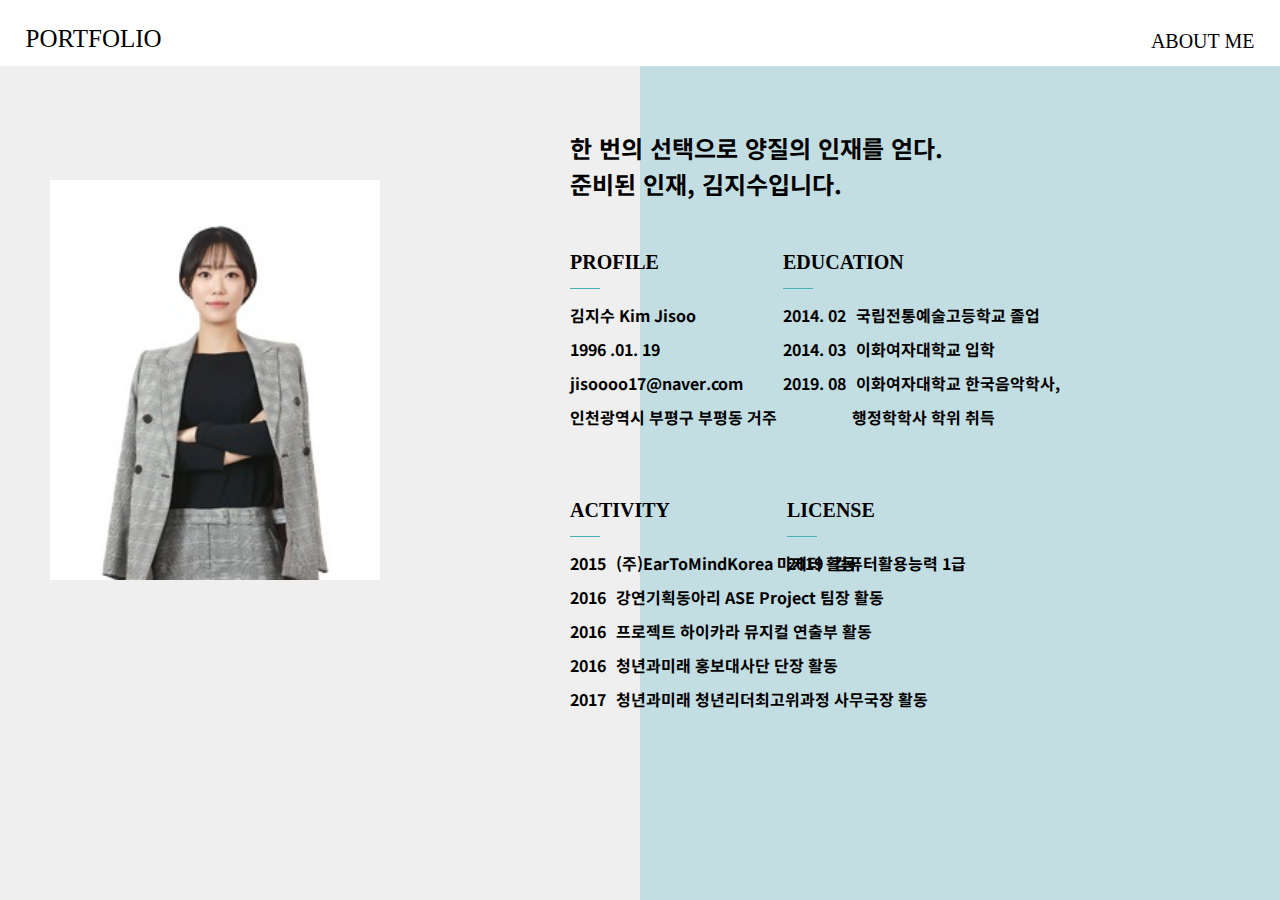
==== profile.html @ 2a0beb7e "der" ====
<!DOCTYPE html>
<html lang="ko">
<head>
    <meta charset="UTF-8">
    <meta name="viewport" content="width=device-width, initial-scale=1.0">
    <meta http-equiv="X-UA-Compatible" content="ie=edge">
    <title>About Me</title>
    <link rel="stylesheet" href="css/style.css">
    <script src="js/jquery-2.1.1.min.js"></script>
    <script src="js/jquery.easing.1.3.js"></script>
    <script src="js/custom.js"></script>
</head>
<body>

    <header id="header">
        <div class="inner">
            <h1><a href="index.html">PORTFOLIO</a></h1>
            <h2>ABOUT ME</h2>
        </div>
    </header>

    <section id="profile">
        <div class="inner">

            <div class="pic"></div>

            <div class="box1">
                <h1>한 번의 선택으로 양질의 인재를 얻다.
                    <br>준비된 인재, 김지수입니다.
                </h1>

                <div class="wrap">
                    <h2>PROFILE</h2>
                    <p>김지수 Kim Jisoo</p>
                    <p>1996 .01. 19</p>
                    <p>jisoooo17@naver.com</p>
                    <p>인천광역시 부평구 부평동 거주</p>
                </div>

            </div>

            <div class="box2">
                <h2>EDUCATION</h2>
                <p><span>2014. 02</span>국립전통예술고등학교 졸업</p>
                <p><span>2014. 03</span>이화여자대학교 입학</p>
                <p><span>2019. 08</span>이화여자대학교 한국음악학사,</p>
                <p>행정학학사 학위 취득</p>
            </div>

            <div class="box3">
                <h2>ACTIVITY</h2>
                <p><span>2015</span>(주)EarToMindKorea 마케터 활동</p>
                <p><span>2016</span>강연기획동아리 ASE Project 팀장 활동</p>
                <p><span>2016</span>프로젝트 하이카라 뮤지컬 연출부 활동</p>
                <p><span>2016</span>청년과미래 홍보대사단 단장 활동</p>
                <p><span>2017</span>청년과미래 청년리더최고위과정 사무국장 활동</p>
            </div>

            <div class="box4">
                <h2>LICENSE</h2>
                <p><span>2019</span>컴퓨터활용능력 1급</p>
            </div>

            
        </div>
    </section>
    
</body>
</html>
---- css/style.css ----
@charset "UTF-8";
@import url("https://fonts.googleapis.com/css2?family=Limelight&family=Noto+Sans+KR:wght@100&family=Open+Sans:wght@300&display=swap");
* {
  margin: 0px;
  padding: 0px; }

ol, ul {
  list-style: none; }

a {
  text-decoration: none; }

table, td, th {
  border-collapse: collapse; }

fieldset {
  border: none; }

input, a, button {
  outline: 1; }

.hidden {
  position: absolute;
  top: -9999px;
  opacity: 0; }

body #header {
  width: 100%;
  padding: 33px 0px;
  background: #fff;
  position: absolute;
  z-index: 3; }
  body #header .inner {
    margin: 0px auto; }
    body #header .inner h1 a {
      font: 25px/1 "Raleway";
      color: #000;
      position: absolute;
      bottom: 15px;
      left: 2vw; }
    body #header .inner h2 {
      font: 20px/1 "Raleway";
      color: #000;
      float: right;
      position: absolute;
      bottom: 15px;
      right: 2vw; }
body #profile {
  width: 100%;
  height: 100vh;
  position: relative;
  z-index: 2; }
  body #profile .inner {
    width: 1180px;
    margin: 0px auto;
    padding: 100px 0px; }
    body #profile .inner::after {
      content: "";
      display: block;
      clear: both; }
    body #profile .inner .pic {
      width: 330px;
      height: 400px;
      background: url(../img/g06-05-김지수-72.jpg) no-repeat center/cover;
      object-fit: cover;
      margin-bottom: 50px;
      margin-top: 80px; }
    body #profile .inner .box1 {
      position: absolute;
      left: 570px;
      top: 130px; }
      body #profile .inner .box1 h1 {
        font: bold 24px/1.5 'Noto Sans KR', sans-serif;
        margin-bottom: 50px; }
      body #profile .inner .box1 .wrap h2 {
        display: inline-block;
        font: bold 20px/1 "Raleway";
        color: #000;
        position: relative;
        margin-bottom: 35px; }
        body #profile .inner .box1 .wrap h2::after {
          content: "";
          display: block;
          position: absolute;
          bottom: -17px;
          left: 0px;
          width: 30px;
          height: 1px;
          background: #49b0b4; }
      body #profile .inner .box1 .wrap > p {
        font: bold 16px/1 'Noto Sans KR', sans-serif;
        margin-bottom: 18px; }
    body #profile .inner .box2 {
      position: absolute;
      top: 252px;
      right: 220px; }
      body #profile .inner .box2 h2 {
        display: inline-block;
        font: bold 20px/1 "Raleway";
        color: #000;
        position: relative;
        margin-bottom: 35px; }
        body #profile .inner .box2 h2::after {
          content: "";
          display: block;
          position: absolute;
          bottom: -17px;
          left: 0px;
          width: 30px;
          height: 1px;
          background: #49b0b4; }
      body #profile .inner .box2 > p {
        font: bold 16px/1 'Noto Sans KR', sans-serif;
        margin-bottom: 18px; }
        body #profile .inner .box2 > p:last-child {
          margin-left: 69px; }
        body #profile .inner .box2 > p span {
          margin-right: 10px; }
    body #profile .inner .box3 {
      position: absolute;
      top: 500px;
      left: 570px; }
      body #profile .inner .box3 h2 {
        display: inline-block;
        font: bold 20px/1 "Raleway";
        color: #000;
        position: relative;
        margin-bottom: 35px; }
        body #profile .inner .box3 h2::after {
          content: "";
          display: block;
          position: absolute;
          bottom: -17px;
          left: 0px;
          width: 30px;
          height: 1px;
          background: #49b0b4; }
      body #profile .inner .box3 > p {
        font: bold 16px/1 'Noto Sans KR', sans-serif;
        margin-bottom: 18px; }
        body #profile .inner .box3 > p span {
          margin-right: 10px; }
    body #profile .inner .box4 {
      position: absolute;
      top: 500px;
      right: 314px; }
      body #profile .inner .box4 h2 {
        display: inline-block;
        font: bold 20px/1 "Raleway";
        color: #000;
        position: relative;
        margin-bottom: 35px; }
        body #profile .inner .box4 h2::after {
          content: "";
          display: block;
          position: absolute;
          bottom: -17px;
          left: 0px;
          width: 30px;
          height: 1px;
          background: #49b0b4; }
      body #profile .inner .box4 > p {
        font: bold 16px/1 'Noto Sans KR', sans-serif;
        margin-bottom: 18px; }
        body #profile .inner .box4 > p span {
          margin-right: 10px; }

body {
  background: #efefef;
  position: relative; }
  body::after {
    content: "";
    display: block;
    width: 50%;
    height: 100%;
    position: absolute;
    top: 0px;
    right: 0px;
    background: #b0d7deb6;
    z-index: 1; }
  body .intro {
    width: 100%;
    height: 100vh;
    position: relative;
    z-index: 2; }
    body .intro #wrap {
      position: absolute;
      top: 25%;
      left: 50%;
      transform: translateX(-50%); }
      body .intro #wrap h1 {
        position: relative;
        margin-bottom: 2vw;
        overflow: hidden; }
        body .intro #wrap h1 span {
          font: normal 70px/1 'Limelight', cursive;
          color: #000;
          opacity: 0; }
      body .intro #wrap h2 {
        display: inline-block;
        position: absolute;
        right: 0px;
        overflow: hidden; }
        body .intro #wrap h2 span {
          font: normal 24px/1 "Open sans";
          color: #000;
          opacity: 0; }
    body .intro #group {
      position: absolute;
      bottom: 22%;
      left: 50%;
      display: flex;
      justify-content: space-between;
      align-items: center;
      transform: translateX(-50%); }
      body .intro #group li {
        margin-right: 8vw;
        transition: 0.5s;
        opacity: 0;
        transform: translateY(100px); }
        body .intro #group li:last-child {
          margin-right: 0px; }
        body .intro #group li a {
          font: normal 20px/1.4 "Open sans";
          color: #000; }
          body .intro #group li a::after {
            content: "";
            display: block;
            width: 0%;
            height: 1px;
            position: absolute;
            bottom: -22px;
            left: 0px;
            background: #000;
            margin: 20px auto;
            opacity: 0;
            transition: 0.5s; }
          body .intro #group li a:hover::after {
            width: 100%;
            opacity: 1; }
        body .intro #group li:nth-of-type(1) {
          transition-delay: 0.7s; }
        body .intro #group li:nth-of-type(2) {
          transition-delay: 0.9s; }
        body .intro #group li:nth-of-type(3) {
          transition-delay: 1.1s; }
        body .intro #group li:nth-of-type(4) {
          transition-delay: 1.3s; }
        body .intro #group li:nth-of-type(5) {
          transition-delay: 1.5s; }
        body .intro #group li.on {
          opacity: 1;
          transform: translateY(0px); }

/*# sourceMappingURL=style.css.map */
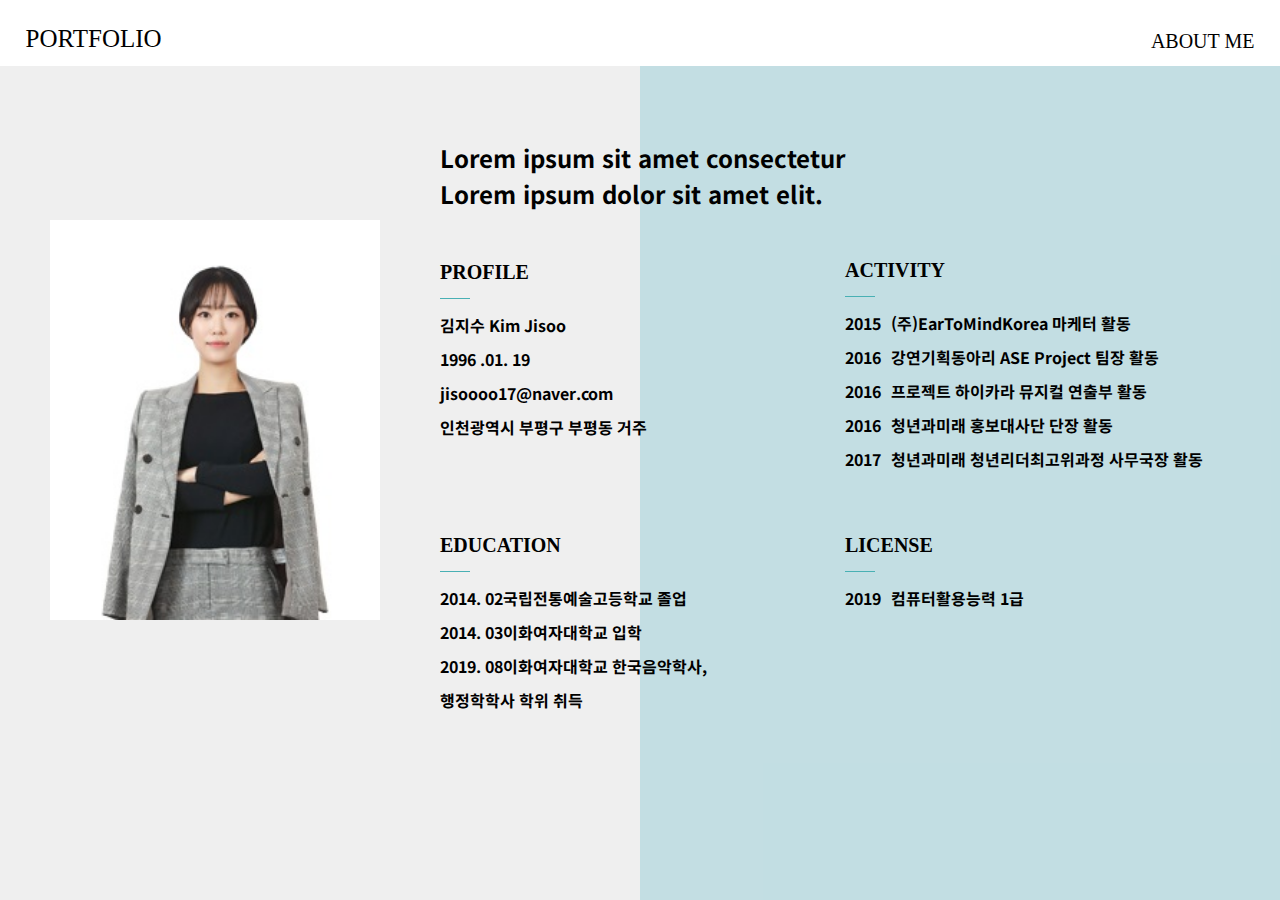
==== commit bd713eca: "반응형" ====
--- a/profile.html
+++ b/profile.html
@@ -25,8 +25,11 @@
             <div class="pic"></div>
 
             <div class="box1">
-                <h1>한 번의 선택으로 양질의 인재를 얻다.
+                <!-- <h1>한 번의 선택으로 양질의 인재를 얻다.
                     <br>준비된 인재, 김지수입니다.
+                </h1> -->
+                <h1>Lorem ipsum  sit amet consectetur 
+                    <br>Lorem ipsum dolor sit amet elit.
                 </h1>
 
                 <div class="wrap">
@@ -37,17 +40,16 @@
                     <p>인천광역시 부평구 부평동 거주</p>
                 </div>
 
+                <div class="wrap2">
+                    <h2>EDUCATION</h2>
+                    <p><span>2014. 02</span>국립전통예술고등학교 졸업</p>
+                    <p><span>2014. 03</span>이화여자대학교 입학</p>
+                    <p><span>2019. 08</span>이화여자대학교 한국음악학사,</p>
+                    <p>행정학학사 학위 취득</p>
+                </div>
             </div>
 
             <div class="box2">
-                <h2>EDUCATION</h2>
-                <p><span>2014. 02</span>국립전통예술고등학교 졸업</p>
-                <p><span>2014. 03</span>이화여자대학교 입학</p>
-                <p><span>2019. 08</span>이화여자대학교 한국음악학사,</p>
-                <p>행정학학사 학위 취득</p>
-            </div>
-
-            <div class="box3">
                 <h2>ACTIVITY</h2>
                 <p><span>2015</span>(주)EarToMindKorea 마케터 활동</p>
                 <p><span>2016</span>강연기획동아리 ASE Project 팀장 활동</p>
@@ -56,7 +58,7 @@
                 <p><span>2017</span>청년과미래 청년리더최고위과정 사무국장 활동</p>
             </div>
 
-            <div class="box4">
+            <div class="box3">
                 <h2>LICENSE</h2>
                 <p><span>2019</span>컴퓨터활용능력 1급</p>
             </div>
--- a/css/style.css
+++ b/css/style.css
@@ -24,61 +24,62 @@
   top: -9999px;
   opacity: 0; }
 
-body #header {
+#header {
   width: 100%;
   padding: 33px 0px;
   background: #fff;
   position: absolute;
   z-index: 3; }
-  body #header .inner {
+  #header .inner {
     margin: 0px auto; }
-    body #header .inner h1 a {
+    #header .inner h1 a {
       font: 25px/1 "Raleway";
       color: #000;
       position: absolute;
       bottom: 15px;
       left: 2vw; }
-    body #header .inner h2 {
+    #header .inner h2 {
       font: 20px/1 "Raleway";
       color: #000;
       float: right;
       position: absolute;
       bottom: 15px;
       right: 2vw; }
-body #profile {
+
+#profile {
   width: 100%;
   height: 100vh;
   position: relative;
   z-index: 2; }
-  body #profile .inner {
+  #profile .inner {
     width: 1180px;
     margin: 0px auto;
-    padding: 100px 0px; }
-    body #profile .inner::after {
+    padding: 140px 0px; }
+    #profile .inner::after {
       content: "";
       display: block;
       clear: both; }
-    body #profile .inner .pic {
+    #profile .inner .pic {
       width: 330px;
       height: 400px;
       background: url(../img/g06-05-김지수-72.jpg) no-repeat center/cover;
       object-fit: cover;
       margin-bottom: 50px;
-      margin-top: 80px; }
-    body #profile .inner .box1 {
-      position: absolute;
-      left: 570px;
-      top: 130px; }
-      body #profile .inner .box1 h1 {
+      margin-top: 80px;
+      float: left;
+      margin-right: 60px; }
+    #profile .inner .box1 {
+      float: left; }
+      #profile .inner .box1 h1 {
         font: bold 24px/1.5 'Noto Sans KR', sans-serif;
         margin-bottom: 50px; }
-      body #profile .inner .box1 .wrap h2 {
+      #profile .inner .box1 > div > h2 {
         display: inline-block;
         font: bold 20px/1 "Raleway";
         color: #000;
         position: relative;
         margin-bottom: 35px; }
-        body #profile .inner .box1 .wrap h2::after {
+        #profile .inner .box1 > div > h2::after {
           content: "";
           display: block;
           position: absolute;
@@ -87,20 +88,22 @@
           width: 30px;
           height: 1px;
           background: #49b0b4; }
-      body #profile .inner .box1 .wrap > p {
+      #profile .inner .box1 > div > p {
         font: bold 16px/1 'Noto Sans KR', sans-serif;
         margin-bottom: 18px; }
-    body #profile .inner .box2 {
-      position: absolute;
-      top: 252px;
-      right: 220px; }
-      body #profile .inner .box2 h2 {
+      #profile .inner .box1 .wrap {
+        margin-bottom: 100px; }
+    #profile .inner .box2 {
+      float: left;
+      margin-top: 120px;
+      margin-bottom: 50px; }
+      #profile .inner .box2 h2 {
         display: inline-block;
         font: bold 20px/1 "Raleway";
         color: #000;
         position: relative;
         margin-bottom: 35px; }
-        body #profile .inner .box2 h2::after {
+        #profile .inner .box2 h2::after {
           content: "";
           display: block;
           position: absolute;
@@ -109,24 +112,20 @@
           width: 30px;
           height: 1px;
           background: #49b0b4; }
-      body #profile .inner .box2 > p {
+      #profile .inner .box2 > p {
         font: bold 16px/1 'Noto Sans KR', sans-serif;
         margin-bottom: 18px; }
-        body #profile .inner .box2 > p:last-child {
-          margin-left: 69px; }
-        body #profile .inner .box2 > p span {
+        #profile .inner .box2 > p span {
           margin-right: 10px; }
-    body #profile .inner .box3 {
-      position: absolute;
-      top: 500px;
-      left: 570px; }
-      body #profile .inner .box3 h2 {
+    #profile .inner .box3 {
+      float: left; }
+      #profile .inner .box3 h2 {
         display: inline-block;
         font: bold 20px/1 "Raleway";
         color: #000;
         position: relative;
         margin-bottom: 35px; }
-        body #profile .inner .box3 h2::after {
+        #profile .inner .box3 h2::after {
           content: "";
           display: block;
           position: absolute;
@@ -135,36 +134,106 @@
           width: 30px;
           height: 1px;
           background: #49b0b4; }
-      body #profile .inner .box3 > p {
+      #profile .inner .box3 > p {
         font: bold 16px/1 'Noto Sans KR', sans-serif;
         margin-bottom: 18px; }
-        body #profile .inner .box3 > p span {
+        #profile .inner .box3 > p span {
           margin-right: 10px; }
-    body #profile .inner .box4 {
-      position: absolute;
-      top: 500px;
-      right: 314px; }
-      body #profile .inner .box4 h2 {
-        display: inline-block;
-        font: bold 20px/1 "Raleway";
-        color: #000;
-        position: relative;
-        margin-bottom: 35px; }
-        body #profile .inner .box4 h2::after {
-          content: "";
-          display: block;
-          position: absolute;
-          bottom: -17px;
-          left: 0px;
-          width: 30px;
-          height: 1px;
-          background: #49b0b4; }
-      body #profile .inner .box4 > p {
-        font: bold 16px/1 'Noto Sans KR', sans-serif;
-        margin-bottom: 18px; }
-        body #profile .inner .box4 > p span {
-          margin-right: 10px; }
-
+
+@media screen and (max-width) {
+  #profile {
+    width: 100%;
+    height: 100vh;
+    position: relative;
+    z-index: 2; }
+    #profile .inner {
+      width: 1180px;
+      margin: 0px auto;
+      padding: 140px 0px; }
+      #profile .inner::after {
+        content: "";
+        display: block;
+        clear: both; }
+      #profile .inner .pic {
+        width: 330px;
+        height: 400px;
+        background: url(../img/g06-05-김지수-72.jpg) no-repeat center/cover;
+        object-fit: cover;
+        margin-bottom: 50px;
+        margin-top: 80px;
+        float: left;
+        margin-right: 60px; }
+      #profile .inner .box1 {
+        float: left; }
+        #profile .inner .box1 h1 {
+          font: bold 24px/1.5 'Noto Sans KR', sans-serif;
+          margin-bottom: 50px; }
+        #profile .inner .box1 > div > h2 {
+          display: inline-block;
+          font: bold 20px/1 "Raleway";
+          color: #000;
+          position: relative;
+          margin-bottom: 35px; }
+          #profile .inner .box1 > div > h2::after {
+            content: "";
+            display: block;
+            position: absolute;
+            bottom: -17px;
+            left: 0px;
+            width: 30px;
+            height: 1px;
+            background: #49b0b4; }
+        #profile .inner .box1 > div > p {
+          font: bold 16px/1 'Noto Sans KR', sans-serif;
+          margin-bottom: 18px; }
+        #profile .inner .box1 .wrap {
+          margin-bottom: 100px; }
+      #profile .inner .box2 {
+        float: left;
+        margin-top: 120px;
+        margin-bottom: 50px; }
+        #profile .inner .box2 h2 {
+          display: inline-block;
+          font: bold 20px/1 "Raleway";
+          color: #000;
+          position: relative;
+          margin-bottom: 35px; }
+          #profile .inner .box2 h2::after {
+            content: "";
+            display: block;
+            position: absolute;
+            bottom: -17px;
+            left: 0px;
+            width: 30px;
+            height: 1px;
+            background: #49b0b4; }
+        #profile .inner .box2 > p {
+          font: bold 16px/1 'Noto Sans KR', sans-serif;
+          margin-bottom: 18px; }
+          #profile .inner .box2 > p span {
+            margin-right: 10px; }
+      #profile .inner .box3 {
+        float: left; }
+        #profile .inner .box3 h2 {
+          display: inline-block;
+          font: bold 20px/1 "Raleway";
+          color: #000;
+          position: relative;
+          margin-bottom: 35px; }
+          #profile .inner .box3 h2::after {
+            content: "";
+            display: block;
+            position: absolute;
+            bottom: -17px;
+            left: 0px;
+            width: 30px;
+            height: 1px;
+            background: #49b0b4; }
+        #profile .inner .box3 > p {
+          font: bold 16px/1 'Noto Sans KR', sans-serif;
+          margin-bottom: 18px; }
+          #profile .inner .box3 > p span {
+            margin-right: 10px; } }
 body {
   background: #efefef;
   position: relative; }
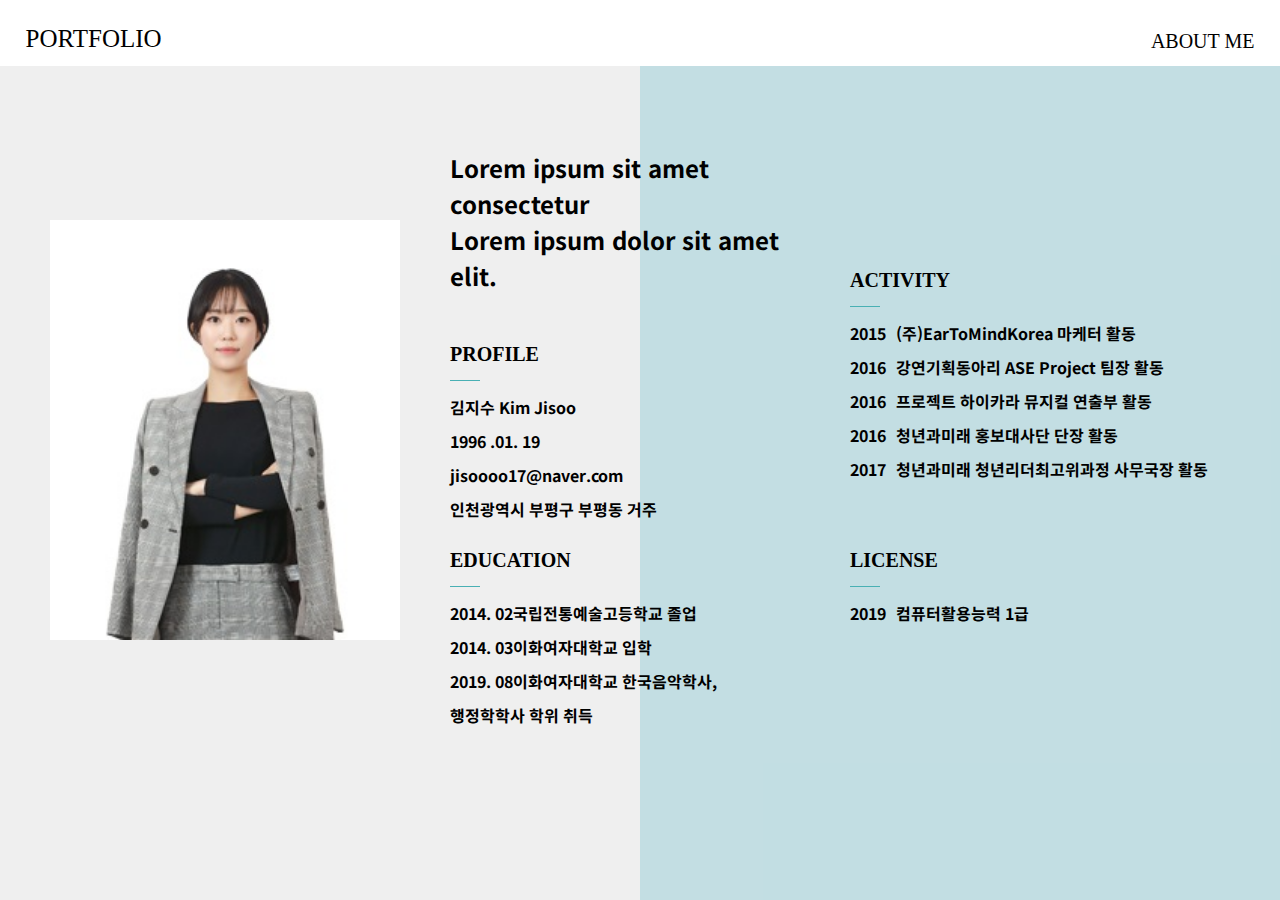
==== commit e0c9f38f: "ㄹ" ====
--- a/profile.html
+++ b/profile.html
@@ -39,17 +39,17 @@
                     <p>jisoooo17@naver.com</p>
                     <p>인천광역시 부평구 부평동 거주</p>
                 </div>
-
-                <div class="wrap2">
-                    <h2>EDUCATION</h2>
-                    <p><span>2014. 02</span>국립전통예술고등학교 졸업</p>
-                    <p><span>2014. 03</span>이화여자대학교 입학</p>
-                    <p><span>2019. 08</span>이화여자대학교 한국음악학사,</p>
-                    <p>행정학학사 학위 취득</p>
-                </div>
             </div>
 
             <div class="box2">
+                <h2>EDUCATION</h2>
+                <p><span>2014. 02</span>국립전통예술고등학교 졸업</p>
+                <p><span>2014. 03</span>이화여자대학교 입학</p>
+                <p><span>2019. 08</span>이화여자대학교 한국음악학사,</p>
+                <p>행정학학사 학위 취득</p>
+            </div>
+
+            <div class="box3">
                 <h2>ACTIVITY</h2>
                 <p><span>2015</span>(주)EarToMindKorea 마케터 활동</p>
                 <p><span>2016</span>강연기획동아리 ASE Project 팀장 활동</p>
@@ -58,7 +58,7 @@
                 <p><span>2017</span>청년과미래 청년리더최고위과정 사무국장 활동</p>
             </div>
 
-            <div class="box3">
+            <div class="box4">
                 <h2>LICENSE</h2>
                 <p><span>2019</span>컴퓨터활용능력 1급</p>
             </div>
--- a/css/style.css
+++ b/css/style.css
@@ -54,56 +54,58 @@
   #profile .inner {
     width: 1180px;
     margin: 0px auto;
-    padding: 140px 0px; }
+    padding: 140px 0px;
+    position: relative; }
     #profile .inner::after {
       content: "";
       display: block;
       clear: both; }
     #profile .inner .pic {
-      width: 330px;
-      height: 400px;
+      width: 350px;
+      height: 420px;
       background: url(../img/g06-05-김지수-72.jpg) no-repeat center/cover;
       object-fit: cover;
       margin-bottom: 50px;
       margin-top: 80px;
-      float: left;
-      margin-right: 60px; }
+      margin-right: 20px; }
     #profile .inner .box1 {
-      float: left; }
+      width: 380px;
+      position: absolute;
+      left: 400px;
+      top: 150px; }
       #profile .inner .box1 h1 {
         font: bold 24px/1.5 'Noto Sans KR', sans-serif;
         margin-bottom: 50px; }
-      #profile .inner .box1 > div > h2 {
-        display: inline-block;
-        font: bold 20px/1 "Raleway";
-        color: #000;
-        position: relative;
-        margin-bottom: 35px; }
-        #profile .inner .box1 > div > h2::after {
-          content: "";
-          display: block;
-          position: absolute;
-          bottom: -17px;
-          left: 0px;
-          width: 30px;
-          height: 1px;
-          background: #49b0b4; }
-      #profile .inner .box1 > div > p {
-        font: bold 16px/1 'Noto Sans KR', sans-serif;
-        margin-bottom: 18px; }
-      #profile .inner .box1 .wrap {
-        margin-bottom: 100px; }
+      #profile .inner .box1 .wrap > h2 {
+        display: inline-block;
+        font: bold 20px/1 "Raleway";
+        color: #000;
+        position: relative;
+        margin-bottom: 35px; }
+        #profile .inner .box1 .wrap > h2::after {
+          content: "";
+          display: block;
+          position: absolute;
+          bottom: -17px;
+          left: 0px;
+          width: 30px;
+          height: 1px;
+          background: #49b0b4; }
+      #profile .inner .box1 .wrap > p {
+        font: bold 16px/1 'Noto Sans KR', sans-serif;
+        margin-bottom: 18px; }
     #profile .inner .box2 {
-      float: left;
-      margin-top: 120px;
-      margin-bottom: 50px; }
-      #profile .inner .box2 h2 {
-        display: inline-block;
-        font: bold 20px/1 "Raleway";
-        color: #000;
-        position: relative;
-        margin-bottom: 35px; }
-        #profile .inner .box2 h2::after {
+      width: 380px;
+      position: absolute;
+      left: 400px;
+      top: 550px; }
+      #profile .inner .box2 > h2 {
+        display: inline-block;
+        font: bold 20px/1 "Raleway";
+        color: #000;
+        position: relative;
+        margin-bottom: 35px; }
+        #profile .inner .box2 > h2::after {
           content: "";
           display: block;
           position: absolute;
@@ -115,10 +117,11 @@
       #profile .inner .box2 > p {
         font: bold 16px/1 'Noto Sans KR', sans-serif;
         margin-bottom: 18px; }
-        #profile .inner .box2 > p span {
-          margin-right: 10px; }
     #profile .inner .box3 {
-      float: left; }
+      width: 380px;
+      position: absolute;
+      right: 0px;
+      top: 270px; }
       #profile .inner .box3 h2 {
         display: inline-block;
         font: bold 20px/1 "Raleway";
@@ -139,101 +142,149 @@
         margin-bottom: 18px; }
         #profile .inner .box3 > p span {
           margin-right: 10px; }
-
-@media screen and (max-width) {
-  #profile {
+    #profile .inner .box4 {
+      width: 380px;
+      position: absolute;
+      right: 0px;
+      top: 550px; }
+      #profile .inner .box4 h2 {
+        display: inline-block;
+        font: bold 20px/1 "Raleway";
+        color: #000;
+        position: relative;
+        margin-bottom: 35px; }
+        #profile .inner .box4 h2::after {
+          content: "";
+          display: block;
+          position: absolute;
+          bottom: -17px;
+          left: 0px;
+          width: 30px;
+          height: 1px;
+          background: #49b0b4; }
+      #profile .inner .box4 > p {
+        font: bold 16px/1 'Noto Sans KR', sans-serif;
+        margin-bottom: 18px; }
+        #profile .inner .box4 > p span {
+          margin-right: 10px; }
+
+@media screen and (max-width: 1179px) {
+  #profile .inner {
     width: 100%;
-    height: 100vh;
-    position: relative;
-    z-index: 2; }
-    #profile .inner {
-      width: 1180px;
-      margin: 0px auto;
-      padding: 140px 0px; }
-      #profile .inner::after {
-        content: "";
-        display: block;
-        clear: both; }
-      #profile .inner .pic {
-        width: 330px;
-        height: 400px;
-        background: url(../img/g06-05-김지수-72.jpg) no-repeat center/cover;
-        object-fit: cover;
-        margin-bottom: 50px;
-        margin-top: 80px;
-        float: left;
-        margin-right: 60px; }
-      #profile .inner .box1 {
-        float: left; }
-        #profile .inner .box1 h1 {
-          font: bold 24px/1.5 'Noto Sans KR', sans-serif;
-          margin-bottom: 50px; }
-        #profile .inner .box1 > div > h2 {
-          display: inline-block;
-          font: bold 20px/1 "Raleway";
-          color: #000;
-          position: relative;
-          margin-bottom: 35px; }
-          #profile .inner .box1 > div > h2::after {
-            content: "";
-            display: block;
-            position: absolute;
-            bottom: -17px;
-            left: 0px;
-            width: 30px;
-            height: 1px;
-            background: #49b0b4; }
-        #profile .inner .box1 > div > p {
-          font: bold 16px/1 'Noto Sans KR', sans-serif;
-          margin-bottom: 18px; }
-        #profile .inner .box1 .wrap {
-          margin-bottom: 100px; }
-      #profile .inner .box2 {
-        float: left;
-        margin-top: 120px;
+    margin: 0px auto;
+    padding: 140px 0px;
+    position: relative; }
+    #profile .inner::after {
+      content: "";
+      display: block;
+      clear: both; }
+    #profile .inner .pic {
+      width: 350px;
+      height: 420px;
+      background: url(../img/g06-05-김지수-72.jpg) no-repeat center/cover;
+      object-fit: cover;
+      margin-bottom: 50px;
+      margin-top: 80px;
+      margin-right: 20px; }
+    #profile .inner .box1 {
+      width: 380px;
+      position: absolute;
+      left: 400px;
+      top: 150px; }
+      #profile .inner .box1 h1 {
+        font: bold 24px/1.5 'Noto Sans KR', sans-serif;
         margin-bottom: 50px; }
-        #profile .inner .box2 h2 {
-          display: inline-block;
-          font: bold 20px/1 "Raleway";
-          color: #000;
-          position: relative;
-          margin-bottom: 35px; }
-          #profile .inner .box2 h2::after {
-            content: "";
-            display: block;
-            position: absolute;
-            bottom: -17px;
-            left: 0px;
-            width: 30px;
-            height: 1px;
-            background: #49b0b4; }
-        #profile .inner .box2 > p {
-          font: bold 16px/1 'Noto Sans KR', sans-serif;
-          margin-bottom: 18px; }
-          #profile .inner .box2 > p span {
-            margin-right: 10px; }
-      #profile .inner .box3 {
-        float: left; }
-        #profile .inner .box3 h2 {
-          display: inline-block;
-          font: bold 20px/1 "Raleway";
-          color: #000;
-          position: relative;
-          margin-bottom: 35px; }
-          #profile .inner .box3 h2::after {
-            content: "";
-            display: block;
-            position: absolute;
-            bottom: -17px;
-            left: 0px;
-            width: 30px;
-            height: 1px;
-            background: #49b0b4; }
-        #profile .inner .box3 > p {
-          font: bold 16px/1 'Noto Sans KR', sans-serif;
-          margin-bottom: 18px; }
-          #profile .inner .box3 > p span {
-            margin-right: 10px; } }
+      #profile .inner .box1 .wrap > h2 {
+        display: inline-block;
+        font: bold 20px/1 "Raleway";
+        color: #000;
+        position: relative;
+        margin-bottom: 35px; }
+        #profile .inner .box1 .wrap > h2::after {
+          content: "";
+          display: block;
+          position: absolute;
+          bottom: -17px;
+          left: 0px;
+          width: 30px;
+          height: 1px;
+          background: #49b0b4; }
+      #profile .inner .box1 .wrap > p {
+        font: bold 16px/1 'Noto Sans KR', sans-serif;
+        margin-bottom: 18px; }
+    #profile .inner .box2 {
+      width: 380px;
+      position: absolute;
+      left: 400px;
+      top: 550px; }
+      #profile .inner .box2 > h2 {
+        display: inline-block;
+        font: bold 20px/1 "Raleway";
+        color: #000;
+        position: relative;
+        margin-bottom: 35px; }
+        #profile .inner .box2 > h2::after {
+          content: "";
+          display: block;
+          position: absolute;
+          bottom: -17px;
+          left: 0px;
+          width: 30px;
+          height: 1px;
+          background: #49b0b4; }
+      #profile .inner .box2 > p {
+        font: bold 16px/1 'Noto Sans KR', sans-serif;
+        margin-bottom: 18px; }
+    #profile .inner .box3 {
+      width: 380px;
+      position: absolute;
+      right: 0px;
+      top: 270px; }
+      #profile .inner .box3 h2 {
+        display: inline-block;
+        font: bold 20px/1 "Raleway";
+        color: #000;
+        position: relative;
+        margin-bottom: 35px; }
+        #profile .inner .box3 h2::after {
+          content: "";
+          display: block;
+          position: absolute;
+          bottom: -17px;
+          left: 0px;
+          width: 30px;
+          height: 1px;
+          background: #49b0b4; }
+      #profile .inner .box3 > p {
+        font: bold 16px/1 'Noto Sans KR', sans-serif;
+        margin-bottom: 18px; }
+        #profile .inner .box3 > p span {
+          margin-right: 10px; }
+    #profile .inner .box4 {
+      width: 380px;
+      position: absolute;
+      right: 0px;
+      top: 550px; }
+      #profile .inner .box4 h2 {
+        display: inline-block;
+        font: bold 20px/1 "Raleway";
+        color: #000;
+        position: relative;
+        margin-bottom: 35px; }
+        #profile .inner .box4 h2::after {
+          content: "";
+          display: block;
+          position: absolute;
+          bottom: -17px;
+          left: 0px;
+          width: 30px;
+          height: 1px;
+          background: #49b0b4; }
+      #profile .inner .box4 > p {
+        font: bold 16px/1 'Noto Sans KR', sans-serif;
+        margin-bottom: 18px; }
+        #profile .inner .box4 > p span {
+          margin-right: 10px; } }
 body {
   background: #efefef;
   position: relative; }
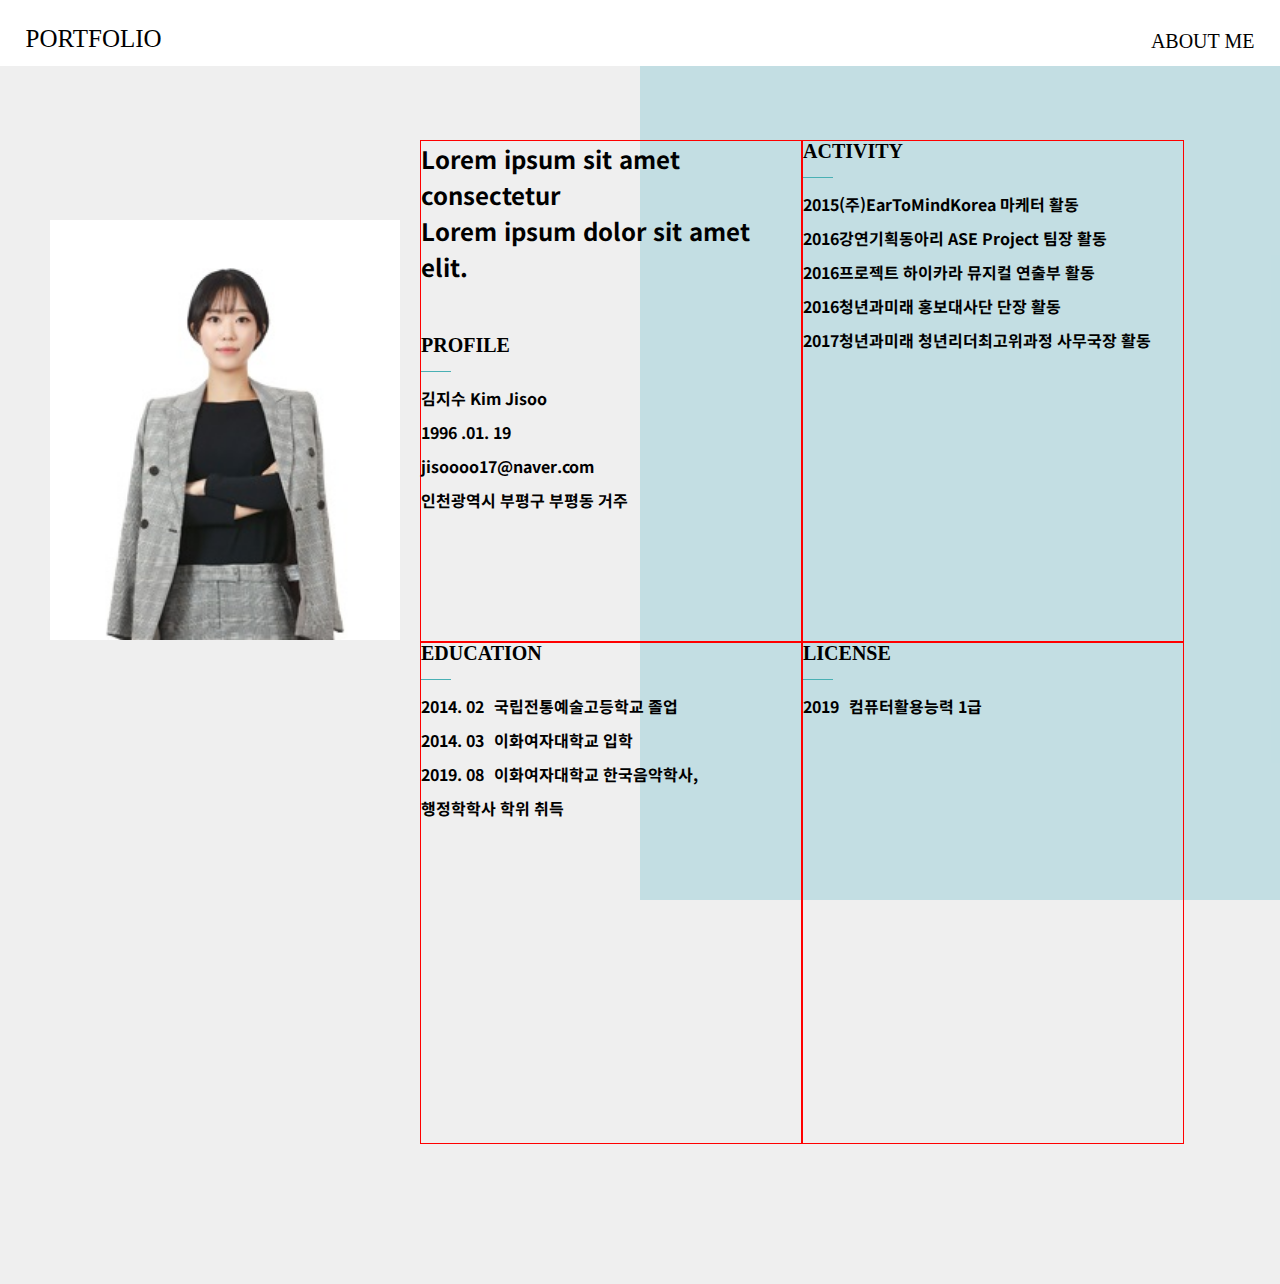
==== commit 1a14bd5b: "df" ====
--- a/profile.html
+++ b/profile.html
@@ -42,20 +42,21 @@
             </div>
 
             <div class="box2">
-                <h2>EDUCATION</h2>
-                <p><span>2014. 02</span>국립전통예술고등학교 졸업</p>
-                <p><span>2014. 03</span>이화여자대학교 입학</p>
-                <p><span>2019. 08</span>이화여자대학교 한국음악학사,</p>
-                <p>행정학학사 학위 취득</p>
-            </div>
-
-            <div class="box3">
                 <h2>ACTIVITY</h2>
                 <p><span>2015</span>(주)EarToMindKorea 마케터 활동</p>
                 <p><span>2016</span>강연기획동아리 ASE Project 팀장 활동</p>
                 <p><span>2016</span>프로젝트 하이카라 뮤지컬 연출부 활동</p>
                 <p><span>2016</span>청년과미래 홍보대사단 단장 활동</p>
                 <p><span>2017</span>청년과미래 청년리더최고위과정 사무국장 활동</p>
+            </div>
+
+            <div class="box3">
+                <h2>EDUCATION</h2>
+                <p><span>2014. 02</span>국립전통예술고등학교 졸업</p>
+                <p><span>2014. 03</span>이화여자대학교 입학</p>
+                <p><span>2019. 08</span>이화여자대학교 한국음악학사,</p>
+                <p>행정학학사 학위 취득</p>
+                
             </div>
 
             <div class="box4">
--- a/css/style.css
+++ b/css/style.css
@@ -61,6 +61,7 @@
       display: block;
       clear: both; }
     #profile .inner .pic {
+      float: left;
       width: 350px;
       height: 420px;
       background: url(../img/g06-05-김지수-72.jpg) no-repeat center/cover;
@@ -69,10 +70,10 @@
       margin-top: 80px;
       margin-right: 20px; }
     #profile .inner .box1 {
-      width: 380px;
-      position: absolute;
-      left: 400px;
-      top: 150px; }
+      float: left;
+      width: 380px;
+      height: 500px;
+      border: 1px solid red; }
       #profile .inner .box1 h1 {
         font: bold 24px/1.5 'Noto Sans KR', sans-serif;
         margin-bottom: 50px; }
@@ -95,10 +96,10 @@
         font: bold 16px/1 'Noto Sans KR', sans-serif;
         margin-bottom: 18px; }
     #profile .inner .box2 {
-      width: 380px;
-      position: absolute;
-      left: 400px;
-      top: 550px; }
+      float: left;
+      width: 380px;
+      height: 500px;
+      border: 1px solid red; }
       #profile .inner .box2 > h2 {
         display: inline-block;
         font: bold 20px/1 "Raleway";
@@ -118,10 +119,10 @@
         font: bold 16px/1 'Noto Sans KR', sans-serif;
         margin-bottom: 18px; }
     #profile .inner .box3 {
-      width: 380px;
-      position: absolute;
-      right: 0px;
-      top: 270px; }
+      float: left;
+      width: 380px;
+      height: 500px;
+      border: 1px solid red; }
       #profile .inner .box3 h2 {
         display: inline-block;
         font: bold 20px/1 "Raleway";
@@ -143,10 +144,10 @@
         #profile .inner .box3 > p span {
           margin-right: 10px; }
     #profile .inner .box4 {
-      width: 380px;
-      position: absolute;
-      right: 0px;
-      top: 550px; }
+      float: left;
+      width: 380px;
+      height: 500px;
+      border: 1px solid red; }
       #profile .inner .box4 h2 {
         display: inline-block;
         font: bold 20px/1 "Raleway";
@@ -168,123 +169,6 @@
         #profile .inner .box4 > p span {
           margin-right: 10px; }
 
-@media screen and (max-width: 1179px) {
-  #profile .inner {
-    width: 100%;
-    margin: 0px auto;
-    padding: 140px 0px;
-    position: relative; }
-    #profile .inner::after {
-      content: "";
-      display: block;
-      clear: both; }
-    #profile .inner .pic {
-      width: 350px;
-      height: 420px;
-      background: url(../img/g06-05-김지수-72.jpg) no-repeat center/cover;
-      object-fit: cover;
-      margin-bottom: 50px;
-      margin-top: 80px;
-      margin-right: 20px; }
-    #profile .inner .box1 {
-      width: 380px;
-      position: absolute;
-      left: 400px;
-      top: 150px; }
-      #profile .inner .box1 h1 {
-        font: bold 24px/1.5 'Noto Sans KR', sans-serif;
-        margin-bottom: 50px; }
-      #profile .inner .box1 .wrap > h2 {
-        display: inline-block;
-        font: bold 20px/1 "Raleway";
-        color: #000;
-        position: relative;
-        margin-bottom: 35px; }
-        #profile .inner .box1 .wrap > h2::after {
-          content: "";
-          display: block;
-          position: absolute;
-          bottom: -17px;
-          left: 0px;
-          width: 30px;
-          height: 1px;
-          background: #49b0b4; }
-      #profile .inner .box1 .wrap > p {
-        font: bold 16px/1 'Noto Sans KR', sans-serif;
-        margin-bottom: 18px; }
-    #profile .inner .box2 {
-      width: 380px;
-      position: absolute;
-      left: 400px;
-      top: 550px; }
-      #profile .inner .box2 > h2 {
-        display: inline-block;
-        font: bold 20px/1 "Raleway";
-        color: #000;
-        position: relative;
-        margin-bottom: 35px; }
-        #profile .inner .box2 > h2::after {
-          content: "";
-          display: block;
-          position: absolute;
-          bottom: -17px;
-          left: 0px;
-          width: 30px;
-          height: 1px;
-          background: #49b0b4; }
-      #profile .inner .box2 > p {
-        font: bold 16px/1 'Noto Sans KR', sans-serif;
-        margin-bottom: 18px; }
-    #profile .inner .box3 {
-      width: 380px;
-      position: absolute;
-      right: 0px;
-      top: 270px; }
-      #profile .inner .box3 h2 {
-        display: inline-block;
-        font: bold 20px/1 "Raleway";
-        color: #000;
-        position: relative;
-        margin-bottom: 35px; }
-        #profile .inner .box3 h2::after {
-          content: "";
-          display: block;
-          position: absolute;
-          bottom: -17px;
-          left: 0px;
-          width: 30px;
-          height: 1px;
-          background: #49b0b4; }
-      #profile .inner .box3 > p {
-        font: bold 16px/1 'Noto Sans KR', sans-serif;
-        margin-bottom: 18px; }
-        #profile .inner .box3 > p span {
-          margin-right: 10px; }
-    #profile .inner .box4 {
-      width: 380px;
-      position: absolute;
-      right: 0px;
-      top: 550px; }
-      #profile .inner .box4 h2 {
-        display: inline-block;
-        font: bold 20px/1 "Raleway";
-        color: #000;
-        position: relative;
-        margin-bottom: 35px; }
-        #profile .inner .box4 h2::after {
-          content: "";
-          display: block;
-          position: absolute;
-          bottom: -17px;
-          left: 0px;
-          width: 30px;
-          height: 1px;
-          background: #49b0b4; }
-      #profile .inner .box4 > p {
-        font: bold 16px/1 'Noto Sans KR', sans-serif;
-        margin-bottom: 18px; }
-        #profile .inner .box4 > p span {
-          margin-right: 10px; } }
 body {
   background: #efefef;
   position: relative; }
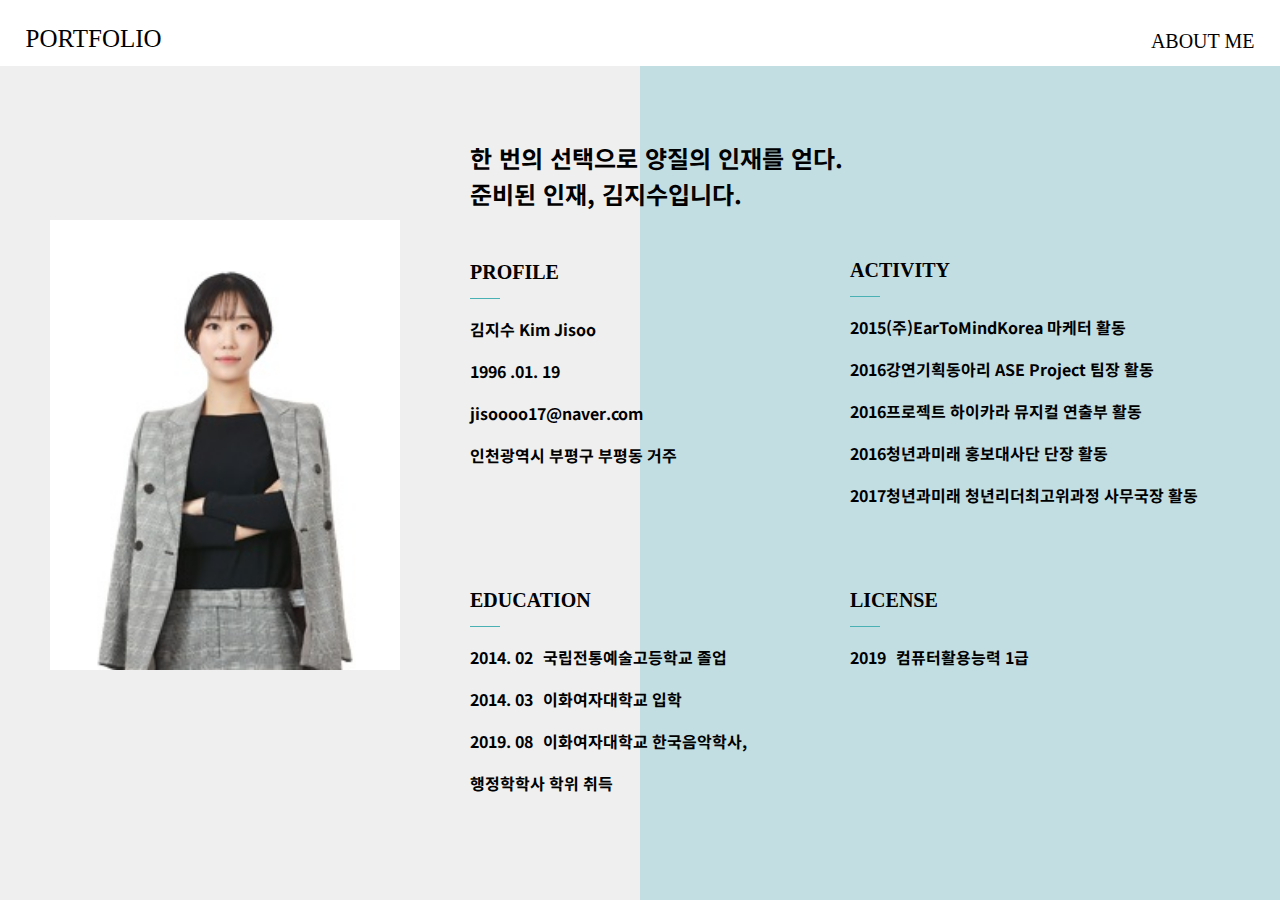
==== commit 3eb03350: "반응형ㅇ" ====
--- a/profile.html
+++ b/profile.html
@@ -25,11 +25,8 @@
             <div class="pic"></div>
 
             <div class="box1">
-                <!-- <h1>한 번의 선택으로 양질의 인재를 얻다.
+                <h1>한 번의 선택으로 양질의 인재를 얻다.
                     <br>준비된 인재, 김지수입니다.
-                </h1> -->
-                <h1>Lorem ipsum  sit amet consectetur 
-                    <br>Lorem ipsum dolor sit amet elit.
                 </h1>
 
                 <div class="wrap">
--- a/css/style.css
+++ b/css/style.css
@@ -2,7 +2,8 @@
 @import url("https://fonts.googleapis.com/css2?family=Limelight&family=Noto+Sans+KR:wght@100&family=Open+Sans:wght@300&display=swap");
 * {
   margin: 0px;
-  padding: 0px; }
+  padding: 0px;
+  box-sizing: border-box; }
 
 ol, ul {
   list-style: none; }
@@ -50,12 +51,12 @@
   width: 100%;
   height: 100vh;
   position: relative;
-  z-index: 2; }
+  z-index: 2;
+  overflow: auto; }
   #profile .inner {
     width: 1180px;
     margin: 0px auto;
-    padding: 140px 0px;
-    position: relative; }
+    padding: 140px 0px; }
     #profile .inner::after {
       content: "";
       display: block;
@@ -63,17 +64,17 @@
     #profile .inner .pic {
       float: left;
       width: 350px;
-      height: 420px;
+      height: 450px;
       background: url(../img/g06-05-김지수-72.jpg) no-repeat center/cover;
       object-fit: cover;
       margin-bottom: 50px;
       margin-top: 80px;
-      margin-right: 20px; }
+      margin-right: 70px; }
     #profile .inner .box1 {
       float: left;
       width: 380px;
-      height: 500px;
-      border: 1px solid red; }
+      height: 350px;
+      margin-bottom: 100px; }
       #profile .inner .box1 h1 {
         font: bold 24px/1.5 'Noto Sans KR', sans-serif;
         margin-bottom: 50px; }
@@ -93,13 +94,14 @@
           height: 1px;
           background: #49b0b4; }
       #profile .inner .box1 .wrap > p {
-        font: bold 16px/1 'Noto Sans KR', sans-serif;
+        font: bold 16px/1.5 'Noto Sans KR', sans-serif;
         margin-bottom: 18px; }
     #profile .inner .box2 {
-      float: left;
+      float: right;
       width: 380px;
-      height: 500px;
-      border: 1px solid red; }
+      height: 300px;
+      margin-bottom: 30px;
+      margin-top: 120px; }
       #profile .inner .box2 > h2 {
         display: inline-block;
         font: bold 20px/1 "Raleway";
@@ -116,13 +118,11 @@
           height: 1px;
           background: #49b0b4; }
       #profile .inner .box2 > p {
-        font: bold 16px/1 'Noto Sans KR', sans-serif;
+        font: bold 16px/1.5 'Noto Sans KR', sans-serif;
         margin-bottom: 18px; }
     #profile .inner .box3 {
       float: left;
-      width: 380px;
-      height: 500px;
-      border: 1px solid red; }
+      width: 380px; }
       #profile .inner .box3 h2 {
         display: inline-block;
         font: bold 20px/1 "Raleway";
@@ -139,15 +139,13 @@
           height: 1px;
           background: #49b0b4; }
       #profile .inner .box3 > p {
-        font: bold 16px/1 'Noto Sans KR', sans-serif;
+        font: bold 16px/1.5 'Noto Sans KR', sans-serif;
         margin-bottom: 18px; }
         #profile .inner .box3 > p span {
           margin-right: 10px; }
     #profile .inner .box4 {
-      float: left;
-      width: 380px;
-      height: 500px;
-      border: 1px solid red; }
+      float: right;
+      width: 380px; }
       #profile .inner .box4 h2 {
         display: inline-block;
         font: bold 20px/1 "Raleway";
@@ -164,11 +162,68 @@
           height: 1px;
           background: #49b0b4; }
       #profile .inner .box4 > p {
-        font: bold 16px/1 'Noto Sans KR', sans-serif;
+        font: bold 16px/1.5 'Noto Sans KR', sans-serif;
         margin-bottom: 18px; }
         #profile .inner .box4 > p span {
           margin-right: 10px; }
 
+@media screen and (max-width: 1179px) {
+  #profile .inner {
+    width: 100%;
+    padding: 100px 50px; }
+    #profile .inner .pic {
+      float: left;
+      width: 47%;
+      height: 450px;
+      margin-right: 4%; }
+    #profile .inner .box1 {
+      float: right;
+      width: 47%;
+      margin-bottom: 0px;
+      margin-top: 140px; }
+    #profile .inner .box2 {
+      float: left;
+      width: 49%;
+      margin-bottom: 40px;
+      margin-top: 0px;
+      margin-right: 2%; }
+    #profile .inner .box3 {
+      float: right;
+      width: 47%;
+      margin-bottom: 50px; }
+    #profile .inner .box4 {
+      float: right;
+      width: 47%; } }
+@media screen and (max-width: 539px) {
+  #profile {
+    text-align: center; }
+    #profile .inner {
+      width: 100%;
+      padding: 100px 50px; }
+      #profile .inner .pic {
+        width: 100%;
+        height: 40vh;
+        margin-right: 0%; }
+      #profile .inner .box1 {
+        width: 100%;
+        margin-bottom: 100px;
+        margin-top: 0px;
+        height: 50%; }
+        #profile .inner .box1 h1 {
+          text-align: center; }
+      #profile .inner .box2 {
+        width: 100%;
+        height: 50%;
+        margin-bottom: 40px;
+        margin-top: 0px;
+        margin-right: 0%; }
+      #profile .inner .box3 {
+        width: 100%;
+        height: 50%;
+        margin-bottom: 40px; }
+      #profile .inner .box4 {
+        width: 100%;
+        height: 50%; } }
 body {
   background: #efefef;
   position: relative; }
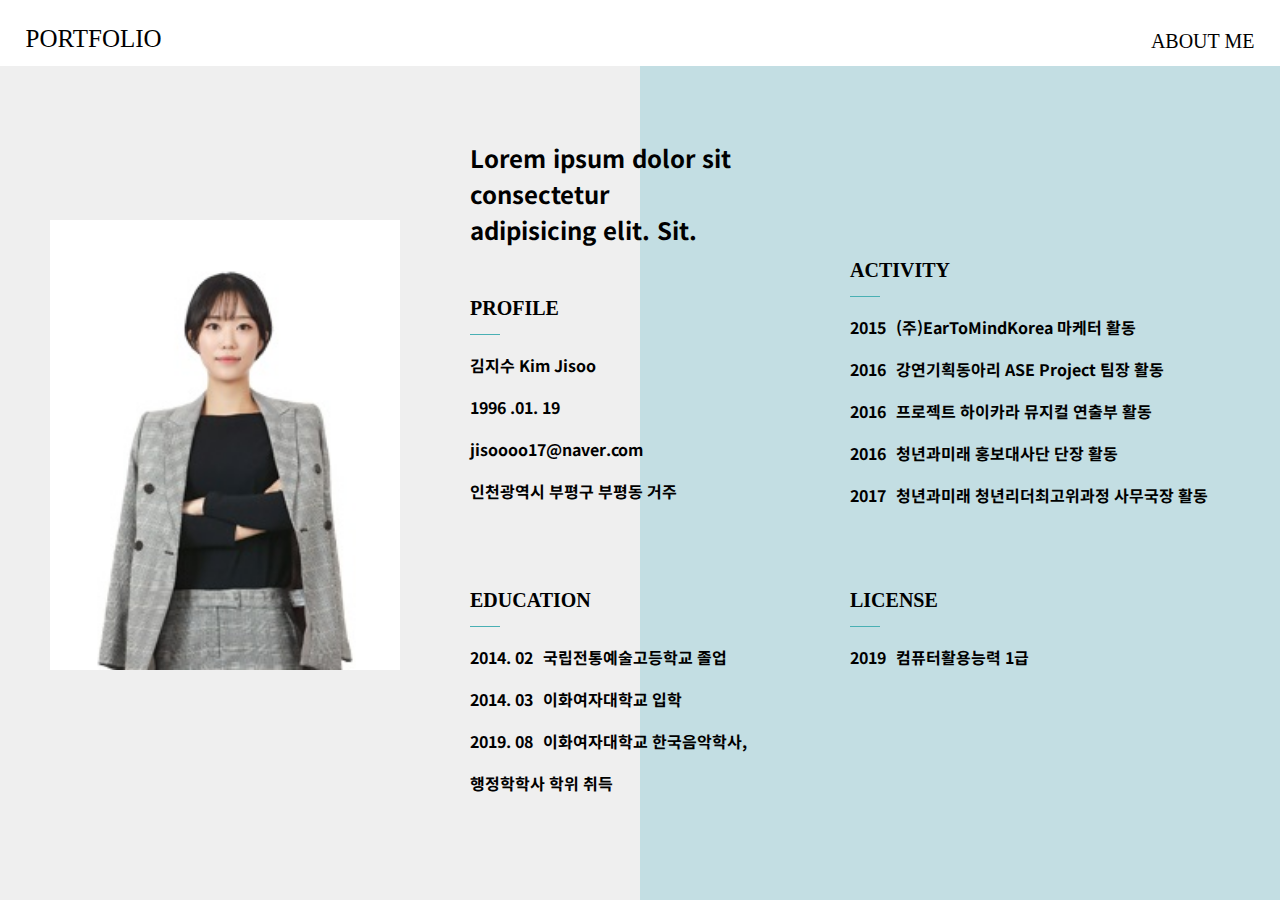
==== commit 2d7be8b4: "letterf" ====
--- a/profile.html
+++ b/profile.html
@@ -25,8 +25,12 @@
             <div class="pic"></div>
 
             <div class="box1">
-                <h1>한 번의 선택으로 양질의 인재를 얻다.
+                <!-- <h1>한 번의 선택으로 양질의 인재를 얻다.
                     <br>준비된 인재, 김지수입니다.
+                </h1> -->
+
+                <h1>
+                    Lorem ipsum dolor sit consectetur<br> adipisicing elit. Sit.
                 </h1>
 
                 <div class="wrap">
--- a/css/style.css
+++ b/css/style.css
@@ -120,6 +120,8 @@
       #profile .inner .box2 > p {
         font: bold 16px/1.5 'Noto Sans KR', sans-serif;
         margin-bottom: 18px; }
+      #profile .inner .box2 span {
+        margin-right: 10px; }
     #profile .inner .box3 {
       float: left;
       width: 380px; }
@@ -195,11 +197,16 @@
       float: right;
       width: 47%; } }
 @media screen and (max-width: 539px) {
+  #header .inner h1 a {
+    font: 20px/1 "Raleway"; }
+  #header .inner h2 {
+    font: 14px/1 "Raleway"; }
+
   #profile {
     text-align: center; }
     #profile .inner {
       width: 100%;
-      padding: 100px 50px; }
+      padding: 50px; }
       #profile .inner .pic {
         width: 100%;
         height: 40vh;
@@ -210,20 +217,40 @@
         margin-top: 0px;
         height: 50%; }
         #profile .inner .box1 h1 {
-          text-align: center; }
+          font: bold 18px/1.5 'Noto Sans KR', sans-serif; }
+        #profile .inner .box1 .wrap > h2::after {
+          left: 50%;
+          transform: translateX(-50%); }
+        #profile .inner .box1 .wrap > p {
+          font: bold 14px/1.5 'Noto Sans KR', sans-serif; }
       #profile .inner .box2 {
         width: 100%;
         height: 50%;
         margin-bottom: 40px;
         margin-top: 0px;
         margin-right: 0%; }
+        #profile .inner .box2 > h2::after {
+          left: 50%;
+          transform: translateX(-50%); }
+        #profile .inner .box2 > p {
+          font: bold 14px/1.5 'Noto Sans KR', sans-serif; }
       #profile .inner .box3 {
         width: 100%;
         height: 50%;
         margin-bottom: 40px; }
+        #profile .inner .box3 > h2::after {
+          left: 50%;
+          transform: translateX(-50%); }
+        #profile .inner .box3 > p {
+          font: bold 14px/1.5 'Noto Sans KR', sans-serif; }
       #profile .inner .box4 {
         width: 100%;
-        height: 50%; } }
+        height: 50%; }
+        #profile .inner .box4 > h2::after {
+          left: 50%;
+          transform: translateX(-50%); }
+        #profile .inner .box4 > p {
+          font: bold 14px/1.5 'Noto Sans KR', sans-serif; } }
 body {
   background: #efefef;
   position: relative; }
@@ -282,6 +309,8 @@
         body .intro #group li a {
           font: normal 20px/1.4 "Open sans";
           color: #000; }
+          body .intro #group li a span {
+            margin-right: 7px; }
           body .intro #group li a::after {
             content: "";
             display: block;
@@ -311,4 +340,14 @@
           opacity: 1;
           transform: translateY(0px); }
 
+@media screen and (max-width: 539px) {
+  body .intro #wrap h1 span {
+    font: 5vh/1 'Limelight', cursive; }
+  body .intro #wrap h2 span {
+    font: normal 2.2vh/1 "Open sans"; }
+  body .intro #group li {
+    margin-right: 4vh; }
+    body .intro #group li a {
+      font: normal 1.8vh/1.4 "Open sans"; } }
+
 /*# sourceMappingURL=style.css.map */
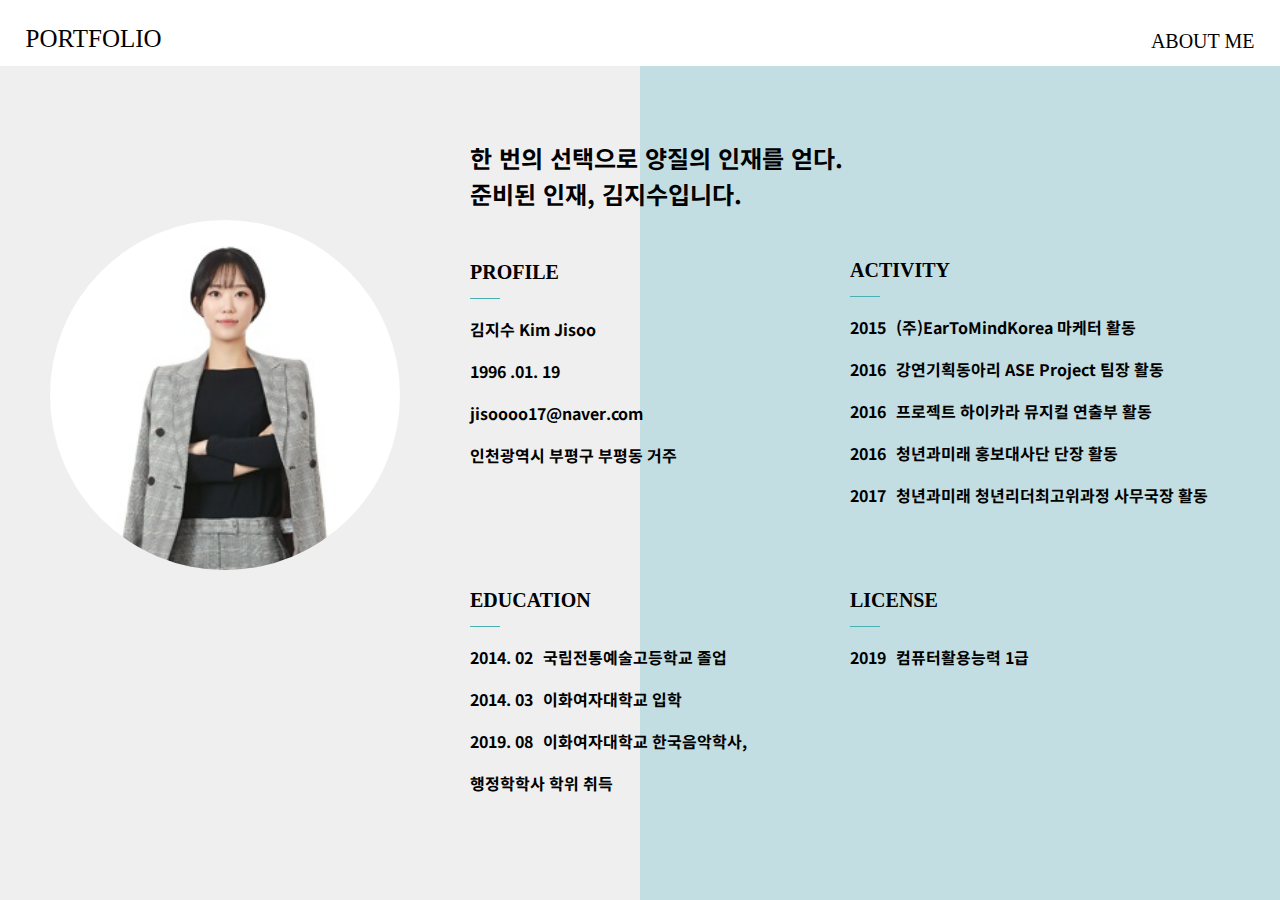
==== commit 955f58ea: "fref" ====
--- a/profile.html
+++ b/profile.html
@@ -25,13 +25,13 @@
             <div class="pic"></div>
 
             <div class="box1">
-                <!-- <h1>한 번의 선택으로 양질의 인재를 얻다.
+                <h1>한 번의 선택으로 양질의 인재를 얻다.
                     <br>준비된 인재, 김지수입니다.
+                </h1>
+
+                <!-- <h1>
+                    Lorem ipsum dolor sit consectetur<br> adipisicing elit. Sit.
                 </h1> -->
-
-                <h1>
-                    Lorem ipsum dolor sit consectetur<br> adipisicing elit. Sit.
-                </h1>
 
                 <div class="wrap">
                     <h2>PROFILE</h2>
--- a/css/style.css
+++ b/css/style.css
@@ -64,12 +64,13 @@
     #profile .inner .pic {
       float: left;
       width: 350px;
-      height: 450px;
+      height: 350px;
       background: url(../img/g06-05-김지수-72.jpg) no-repeat center/cover;
       object-fit: cover;
       margin-bottom: 50px;
       margin-top: 80px;
-      margin-right: 70px; }
+      margin-right: 70px;
+      border-radius: 50%; }
     #profile .inner .box1 {
       float: left;
       width: 380px;
@@ -172,30 +173,35 @@
 @media screen and (max-width: 1179px) {
   #profile .inner {
     width: 100%;
-    padding: 100px 50px; }
+    padding: 70px 50px; }
     #profile .inner .pic {
       float: left;
-      width: 47%;
-      height: 450px;
+      width: 46%;
+      height: 40vw;
       margin-right: 4%; }
     #profile .inner .box1 {
       float: right;
-      width: 47%;
-      margin-bottom: 0px;
-      margin-top: 140px; }
+      width: 45%;
+      margin-bottom: 10vh;
+      margin-top: 120px; }
+      #profile .inner .box1 h1 {
+        font: bold 22px/1.5 'Noto Sans KR', sans-serif;
+        margin-bottom: 50px; }
     #profile .inner .box2 {
       float: left;
       width: 49%;
-      margin-bottom: 40px;
+      height: auto;
+      margin-bottom: 140px;
       margin-top: 0px;
       margin-right: 2%; }
     #profile .inner .box3 {
       float: right;
-      width: 47%;
-      margin-bottom: 50px; }
+      width: 45%;
+      margin-bottom: 0px; }
     #profile .inner .box4 {
       float: right;
-      width: 47%; } }
+      width: 45%;
+      margin-top: 7vh; } }
 @media screen and (max-width: 539px) {
   #header .inner h1 a {
     font: 20px/1 "Raleway"; }
@@ -209,7 +215,7 @@
       padding: 50px; }
       #profile .inner .pic {
         width: 100%;
-        height: 40vh;
+        height: 55vh;
         margin-right: 0%; }
       #profile .inner .box1 {
         width: 100%;
